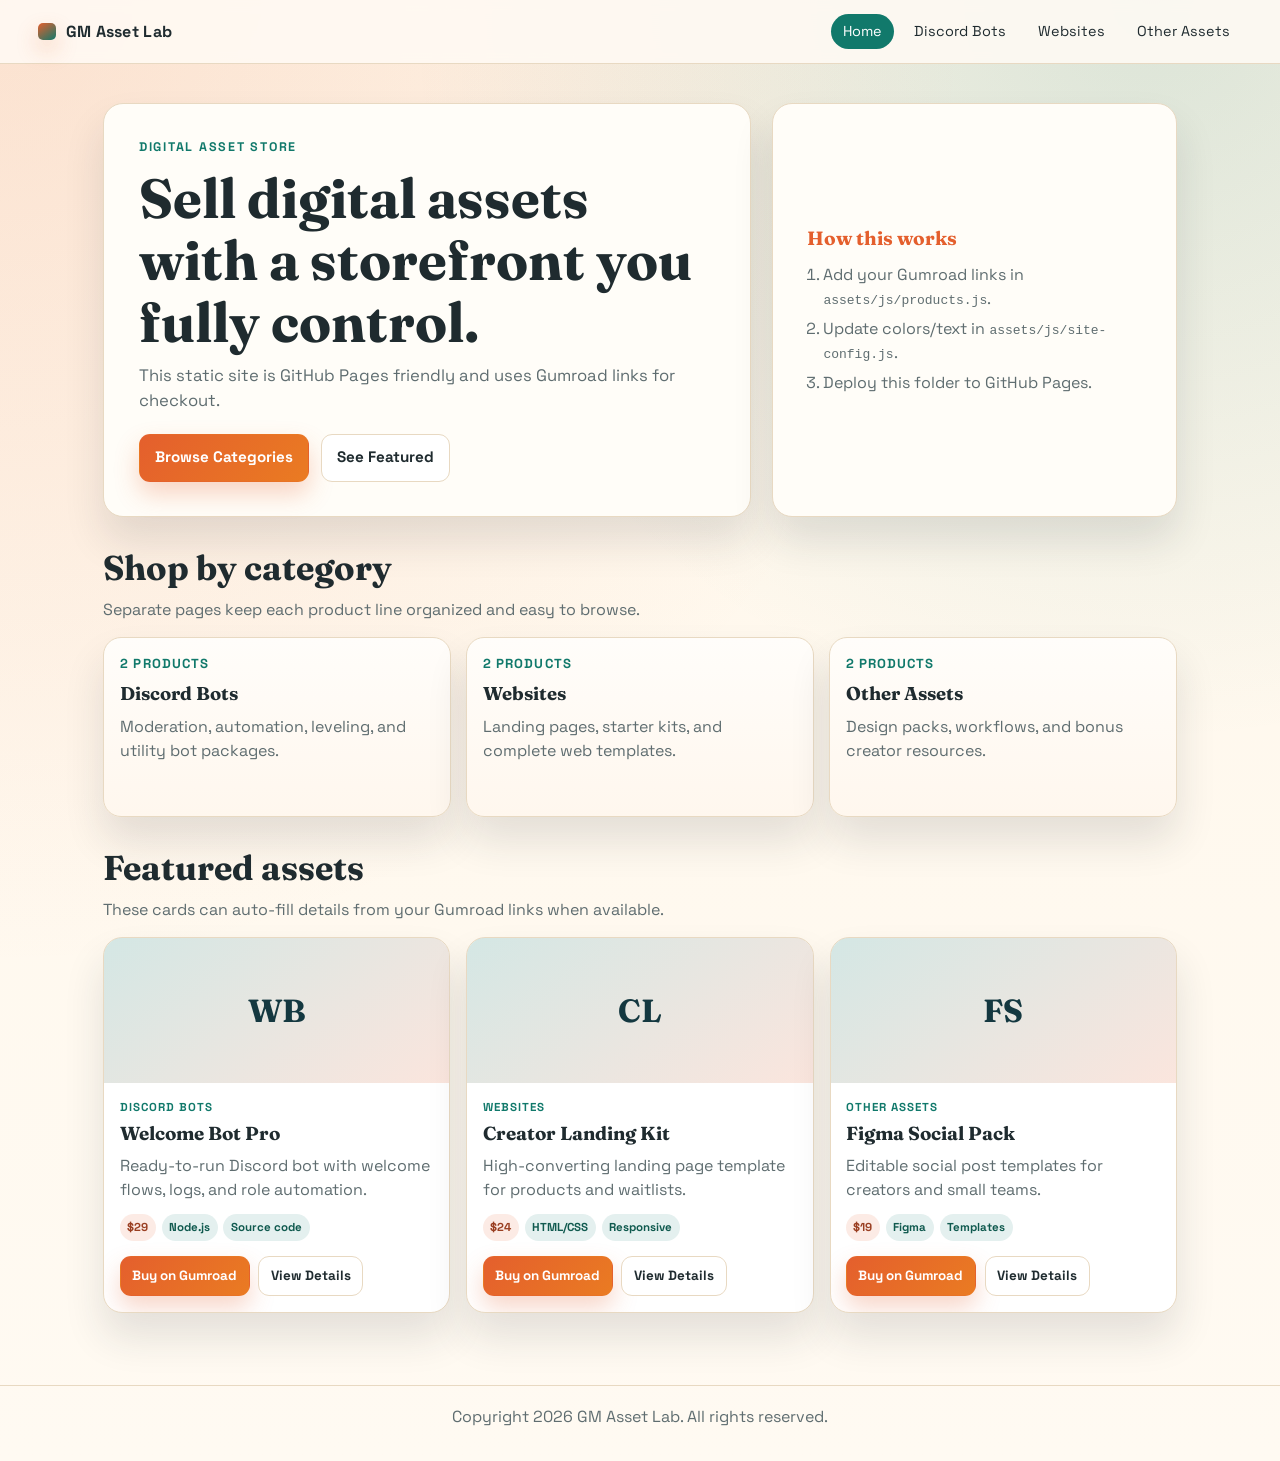
==== index.html @ cc622067 "." ====
<!doctype html>
<html lang="en">
<head>
  <meta charset="utf-8">
  <meta name="viewport" content="width=device-width, initial-scale=1">
  <title>Asset Store</title>
  <meta name="description" content="Premium digital assets powered by Gumroad checkout.">
  <link rel="preconnect" href="https://fonts.googleapis.com">
  <link rel="preconnect" href="https://fonts.gstatic.com" crossorigin>
  <link href="https://fonts.googleapis.com/css2?family=Fraunces:opsz,wght@9..144,600;9..144,800&family=Space+Grotesk:wght@400;500;700&display=swap" rel="stylesheet">
  <link rel="stylesheet" href="assets/css/styles.css">
</head>
<body data-page="home">
  <header class="site-header">
    <a class="brand" href="index.html">
      <span class="brand-mark"></span>
      <span data-site-brand>Asset Store</span>
    </a>
    <nav class="main-nav" data-nav></nav>
  </header>

  <main>
    <section class="hero">
      <div class="hero-copy">
        <p class="eyebrow">Digital Asset Store</p>
        <h1 data-hero-title>Ship faster with polished digital assets.</h1>
        <p data-hero-subtitle>Everything is sold through Gumroad checkout, but managed from one clean storefront.</p>
        <div class="hero-actions">
          <a class="button button-primary" data-hero-cta href="#categories">Browse Categories</a>
          <a class="button button-secondary" href="#featured">See Featured</a>
        </div>
      </div>
      <div class="hero-panel">
        <p class="panel-title">How this works</p>
        <ol>
          <li>Add your Gumroad links in <code>assets/js/products.js</code>.</li>
          <li>Update colors/text in <code>assets/js/site-config.js</code>.</li>
          <li>Deploy this folder to GitHub Pages.</li>
        </ol>
      </div>
    </section>

    <section class="section" id="categories">
      <div class="section-head">
        <h2>Shop by category</h2>
        <p>Separate pages keep each product line organized and easy to browse.</p>
      </div>
      <div class="category-grid" data-category-grid></div>
    </section>

    <section class="section" id="featured">
      <div class="section-head">
        <h2>Featured assets</h2>
        <p>These cards can auto-fill details from your Gumroad links when available.</p>
      </div>
      <div class="product-grid" data-featured-grid></div>
    </section>
  </main>

  <footer class="site-footer">
    <p data-footer-text>Built for creators.</p>
  </footer>

  <script src="https://gumroad.com/js/gumroad.js"></script>
  <script src="assets/js/site-config.js"></script>
  <script src="assets/js/products.js"></script>
  <script src="assets/js/render.js"></script>
</body>
</html>
---- assets/css/styles.css ----
:root {
  --bg: #fff7ea;
  --bg-strong: #f5e6d2;
  --panel: #fffdf8;
  --ink: #1f2b2f;
  --muted: #5f6d70;
  --accent: #e45f2d;
  --accent-ink: #ffffff;
  --accent-alt: #11796b;
  --line: #e8d9c2;
  --shadow: 0 24px 40px rgba(31, 43, 47, 0.12);
}

*,
*::before,
*::after {
  box-sizing: border-box;
}

html,
body {
  margin: 0;
  padding: 0;
}

body {
  color: var(--ink);
  background:
    radial-gradient(circle at 0% 0%, rgba(228, 95, 45, 0.14), transparent 50%),
    radial-gradient(circle at 90% 0%, rgba(17, 121, 107, 0.15), transparent 40%),
    linear-gradient(180deg, var(--bg) 0%, #fffaf2 100%);
  font-family: "Space Grotesk", sans-serif;
  line-height: 1.5;
  min-height: 100vh;
}

.site-header {
  align-items: center;
  backdrop-filter: blur(6px);
  background: rgba(255, 251, 245, 0.86);
  border-bottom: 1px solid var(--line);
  display: flex;
  gap: 1rem;
  justify-content: space-between;
  left: 0;
  padding: 0.9rem clamp(1rem, 3vw, 2.5rem);
  position: sticky;
  top: 0;
  z-index: 10;
}

.brand {
  align-items: center;
  color: var(--ink);
  display: inline-flex;
  font-size: 1rem;
  font-weight: 700;
  gap: 0.6rem;
  letter-spacing: 0.02em;
  text-decoration: none;
}

.brand-mark {
  aspect-ratio: 1;
  background: linear-gradient(145deg, var(--accent), var(--accent-alt));
  border-radius: 5px;
  box-shadow: 0 10px 22px rgba(228, 95, 45, 0.28);
  display: inline-block;
  width: 1.1rem;
}

.main-nav {
  display: flex;
  flex-wrap: wrap;
  gap: 0.5rem;
}

.nav-link {
  border-radius: 999px;
  color: var(--ink);
  font-size: 0.9rem;
  padding: 0.4rem 0.75rem;
  text-decoration: none;
}

.nav-link:hover {
  background: rgba(17, 121, 107, 0.11);
}

.nav-link.is-active {
  background: var(--accent-alt);
  color: #fff;
}

main {
  margin: 0 auto;
  max-width: 1150px;
  padding: 1.2rem clamp(1rem, 3vw, 2.5rem) 2.5rem;
  width: 100%;
}

.hero {
  align-items: stretch;
  display: grid;
  gap: 1.3rem;
  grid-template-columns: minmax(0, 1.6fr) minmax(0, 1fr);
  margin-top: 1.2rem;
}

.hero-copy,
.hero-panel {
  background: var(--panel);
  border: 1px solid var(--line);
  border-radius: 20px;
  box-shadow: var(--shadow);
  padding: clamp(1.2rem, 2.7vw, 2.2rem);
}

.eyebrow {
  color: var(--accent-alt);
  font-size: 0.78rem;
  font-weight: 700;
  letter-spacing: 0.14em;
  margin: 0 0 0.7rem;
  text-transform: uppercase;
}

h1,
h2,
h3 {
  font-family: "Fraunces", serif;
  line-height: 1.12;
  margin: 0 0 0.65rem;
}

h1 {
  font-size: clamp(2.05rem, 5vw, 3.45rem);
  max-width: 16ch;
}

h2 {
  font-size: clamp(1.5rem, 3vw, 2.15rem);
}

p {
  margin: 0;
}

.hero-copy p[data-hero-subtitle] {
  color: var(--muted);
  font-size: 1.04rem;
  max-width: 60ch;
}

.hero-actions {
  display: flex;
  flex-wrap: wrap;
  gap: 0.7rem;
  margin-top: 1.25rem;
}

.button {
  border: 1px solid transparent;
  border-radius: 11px;
  display: inline-block;
  font-size: 0.95rem;
  font-weight: 700;
  padding: 0.72rem 0.95rem;
  text-decoration: none;
  transition: transform 0.2s ease, box-shadow 0.2s ease, background 0.2s ease;
}

.button:hover {
  transform: translateY(-1px);
}

.button-primary {
  background: linear-gradient(130deg, var(--accent), #ea7b22);
  box-shadow: 0 12px 24px rgba(228, 95, 45, 0.26);
  color: var(--accent-ink);
}

.button-secondary {
  background: #fff;
  border-color: var(--line);
  color: var(--ink);
}

.hero-panel {
  display: flex;
  flex-direction: column;
  justify-content: center;
}

.hero-panel .panel-title {
  color: var(--accent);
  font-family: "Fraunces", serif;
  font-size: 1.2rem;
  font-weight: 700;
  margin-bottom: 0.6rem;
}

.hero-panel ol {
  color: var(--muted);
  margin: 0;
  padding-left: 1rem;
}

.hero-panel li + li {
  margin-top: 0.4rem;
}

.section {
  margin-top: 2rem;
}

.section-head {
  margin-bottom: 0.95rem;
}

.section-head p {
  color: var(--muted);
}

.category-grid {
  display: grid;
  gap: 0.95rem;
  grid-template-columns: repeat(auto-fit, minmax(210px, 1fr));
}

.category-card {
  background: linear-gradient(180deg, #fffdfa, #fff7ee);
  border: 1px solid var(--line);
  border-radius: 18px;
  box-shadow: var(--shadow);
  color: var(--ink);
  display: block;
  min-height: 180px;
  padding: 1rem;
  text-decoration: none;
}

.category-card:hover {
  border-color: #d8c2a3;
}

.category-card h3 {
  font-size: 1.16rem;
}

.category-card p {
  color: var(--muted);
  margin-top: 0.45rem;
}

.category-card .category-count {
  color: var(--accent-alt);
  display: block;
  font-size: 0.82rem;
  font-weight: 700;
  letter-spacing: 0.08em;
  margin-bottom: 0.6rem;
  text-transform: uppercase;
}

.product-grid {
  display: grid;
  gap: 1rem;
  grid-template-columns: repeat(auto-fit, minmax(250px, 1fr));
}

.product-card {
  animation: reveal 560ms ease both;
  animation-delay: var(--delay, 0ms);
  background: #fff;
  border: 1px solid var(--line);
  border-radius: 19px;
  box-shadow: var(--shadow);
  overflow: hidden;
}

.product-thumb {
  align-items: center;
  background: linear-gradient(145deg, rgba(17, 121, 107, 0.18), rgba(228, 95, 45, 0.16));
  color: #143840;
  display: flex;
  font-family: "Fraunces", serif;
  font-size: 2rem;
  font-weight: 700;
  justify-content: center;
  min-height: 145px;
  overflow: hidden;
}

.product-thumb img {
  display: block;
  height: 100%;
  object-fit: cover;
  width: 100%;
}

.product-body {
  padding: 0.95rem 0.95rem 1rem;
}

.product-kicker {
  color: var(--accent-alt);
  font-size: 0.72rem;
  font-weight: 700;
  letter-spacing: 0.09em;
  text-transform: uppercase;
}

.product-title {
  font-size: 1.18rem;
  margin-top: 0.45rem;
}

.product-description {
  color: var(--muted);
  margin-top: 0.4rem;
  min-height: 2.9em;
}

.product-meta {
  display: flex;
  flex-wrap: wrap;
  gap: 0.35rem;
  margin-top: 0.75rem;
}

.pill {
  background: rgba(17, 121, 107, 0.11);
  border-radius: 999px;
  color: #105a4f;
  display: inline-block;
  font-size: 0.72rem;
  font-weight: 700;
  padding: 0.28rem 0.48rem;
}

.pill.price {
  background: rgba(228, 95, 45, 0.12);
  color: #9a3f22;
}

.product-actions {
  display: flex;
  flex-wrap: wrap;
  gap: 0.55rem;
  margin-top: 0.95rem;
}

.product-actions .button {
  font-size: 0.84rem;
  padding: 0.56rem 0.72rem;
}

.category-hero {
  background: linear-gradient(145deg, rgba(17, 121, 107, 0.09), rgba(228, 95, 45, 0.15));
  border: 1px solid var(--line);
  border-radius: 20px;
  box-shadow: var(--shadow);
  margin-top: 1rem;
  padding: clamp(1.1rem, 3vw, 2rem);
}

.category-hero p {
  color: var(--muted);
  max-width: 60ch;
}

.site-footer {
  border-top: 1px solid var(--line);
  color: var(--muted);
  margin-top: 2rem;
  padding: 1.2rem clamp(1rem, 3vw, 2.5rem) 2rem;
  text-align: center;
}

.empty-state {
  background: rgba(255, 255, 255, 0.88);
  border: 1px dashed #d4c0a4;
  border-radius: 14px;
  color: var(--muted);
  padding: 1rem;
}

@keyframes reveal {
  from {
    opacity: 0;
    transform: translateY(8px);
  }

  to {
    opacity: 1;
    transform: translateY(0);
  }
}

@media (max-width: 920px) {
  .hero {
    grid-template-columns: 1fr;
  }
}

@media (max-width: 620px) {
  .main-nav {
    justify-content: flex-end;
  }

  .nav-link {
    font-size: 0.83rem;
    padding: 0.36rem 0.62rem;
  }

  .product-grid {
    grid-template-columns: 1fr;
  }
}
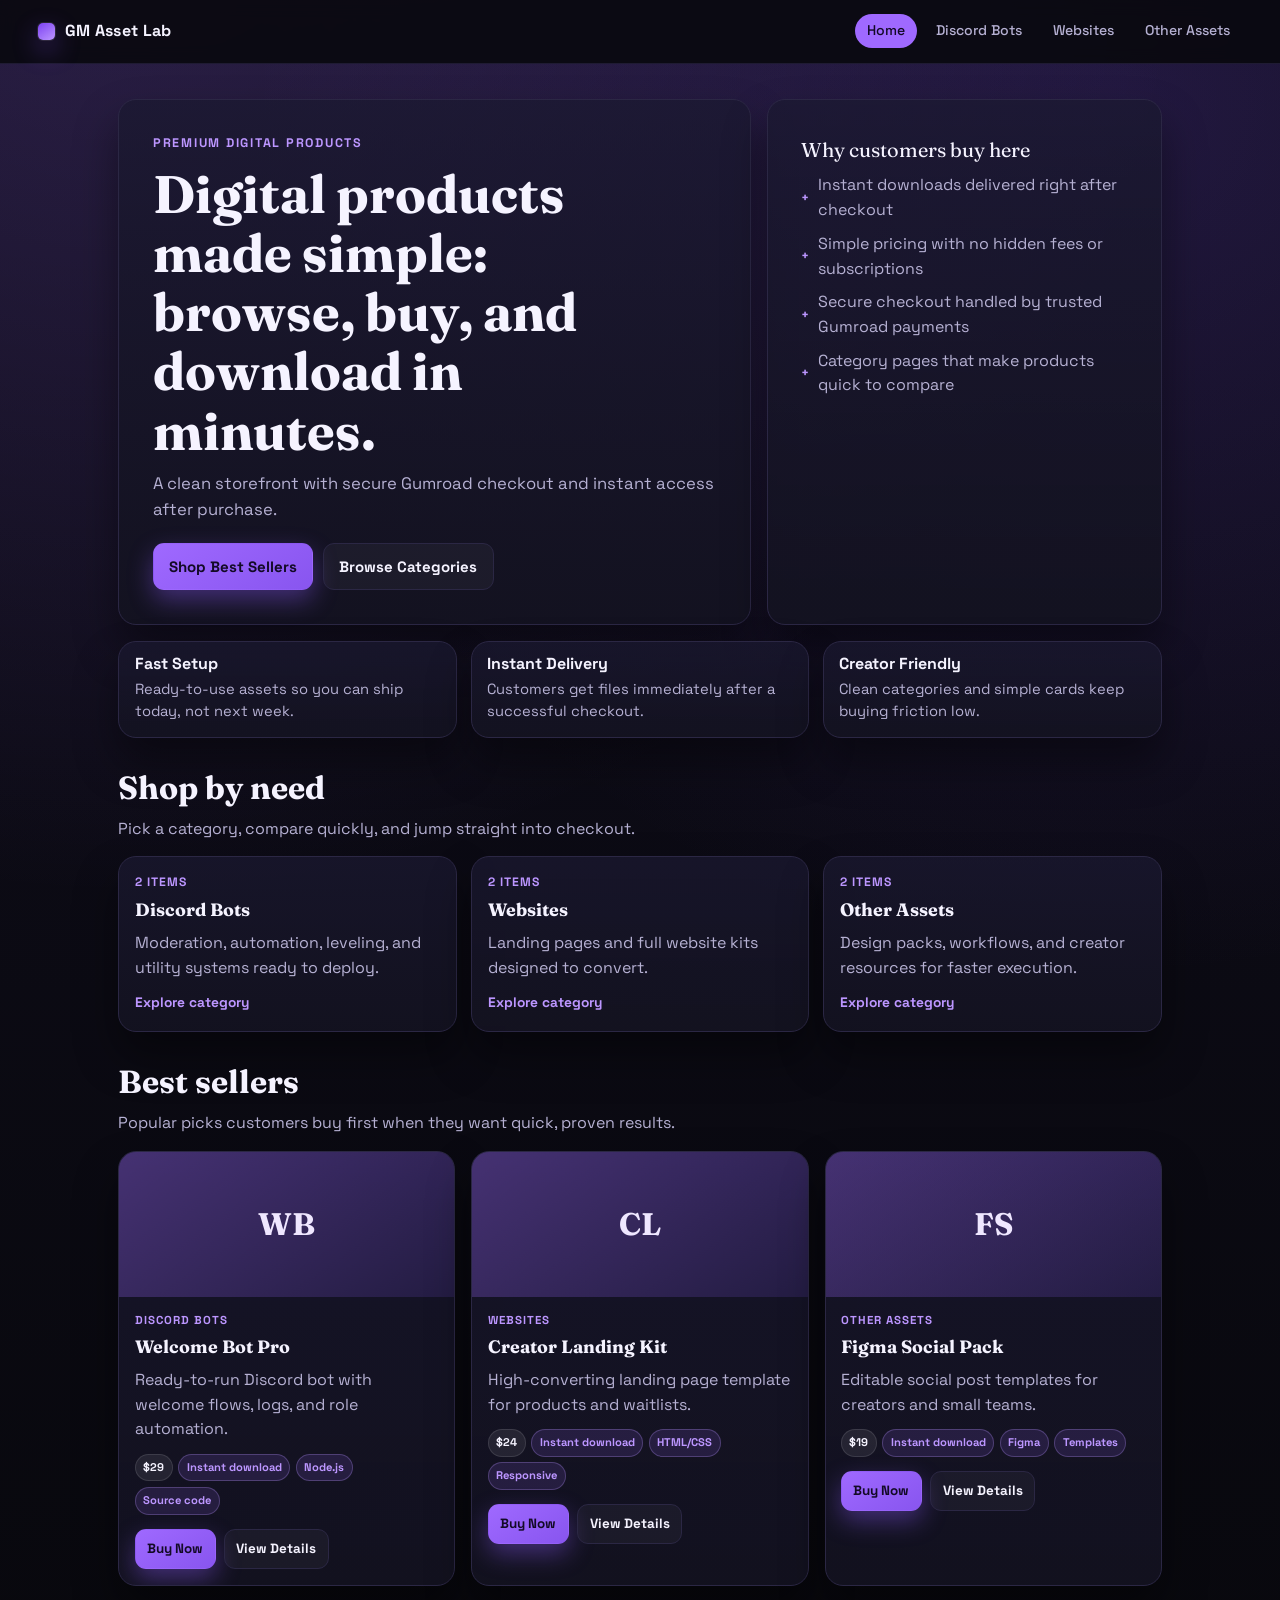
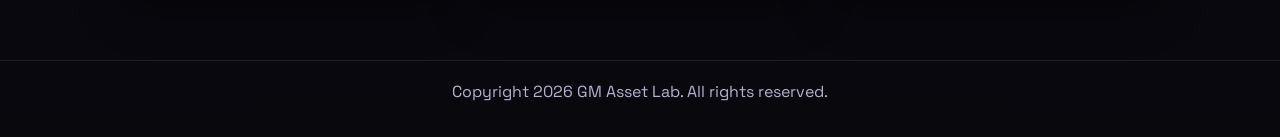
==== commit 80837b05: "." ====
--- a/index.html
+++ b/index.html
@@ -22,36 +22,52 @@
   <main>
     <section class="hero">
       <div class="hero-copy">
-        <p class="eyebrow">Digital Asset Store</p>
-        <h1 data-hero-title>Ship faster with polished digital assets.</h1>
-        <p data-hero-subtitle>Everything is sold through Gumroad checkout, but managed from one clean storefront.</p>
+        <p class="eyebrow">Premium Digital Products</p>
+        <h1 data-hero-title>Simple tools that help you launch and sell faster.</h1>
+        <p data-hero-subtitle>Get high-quality assets with secure Gumroad checkout and instant access right after purchase.</p>
         <div class="hero-actions">
-          <a class="button button-primary" data-hero-cta href="#categories">Browse Categories</a>
-          <a class="button button-secondary" href="#featured">See Featured</a>
+          <a class="button button-primary" data-hero-cta href="#featured">Shop Best Sellers</a>
+          <a class="button button-secondary" href="#categories">Browse Categories</a>
         </div>
       </div>
       <div class="hero-panel">
-        <p class="panel-title">How this works</p>
-        <ol>
-          <li>Add your Gumroad links in <code>assets/js/products.js</code>.</li>
-          <li>Update colors/text in <code>assets/js/site-config.js</code>.</li>
-          <li>Deploy this folder to GitHub Pages.</li>
-        </ol>
+        <p class="panel-title">Why customers buy here</p>
+        <ul class="trust-list">
+          <li>Instant downloads delivered right after checkout</li>
+          <li>Simple pricing with no hidden fees or subscriptions</li>
+          <li>Secure checkout handled by trusted Gumroad payments</li>
+          <li>Category pages that make products quick to compare</li>
+        </ul>
       </div>
+    </section>
+
+    <section class="proof-strip" aria-label="Store benefits">
+      <article class="proof-card">
+        <h3>Fast Setup</h3>
+        <p>Ready-to-use assets so you can ship today, not next week.</p>
+      </article>
+      <article class="proof-card">
+        <h3>Instant Delivery</h3>
+        <p>Customers get files immediately after a successful checkout.</p>
+      </article>
+      <article class="proof-card">
+        <h3>Creator Friendly</h3>
+        <p>Clean categories and simple cards keep buying friction low.</p>
+      </article>
     </section>
 
     <section class="section" id="categories">
       <div class="section-head">
-        <h2>Shop by category</h2>
-        <p>Separate pages keep each product line organized and easy to browse.</p>
+        <h2>Shop by need</h2>
+        <p>Pick a category, compare quickly, and jump straight into checkout.</p>
       </div>
       <div class="category-grid" data-category-grid></div>
     </section>
 
     <section class="section" id="featured">
       <div class="section-head">
-        <h2>Featured assets</h2>
-        <p>These cards can auto-fill details from your Gumroad links when available.</p>
+        <h2>Best sellers</h2>
+        <p>Popular picks customers buy first when they want quick, proven results.</p>
       </div>
       <div class="product-grid" data-featured-grid></div>
     </section>
--- a/assets/css/styles.css
+++ b/assets/css/styles.css
@@ -1,14 +1,15 @@
 :root {
-  --bg: #fff7ea;
-  --bg-strong: #f5e6d2;
-  --panel: #fffdf8;
-  --ink: #1f2b2f;
-  --muted: #5f6d70;
-  --accent: #e45f2d;
-  --accent-ink: #ffffff;
-  --accent-alt: #11796b;
-  --line: #e8d9c2;
-  --shadow: 0 24px 40px rgba(31, 43, 47, 0.12);
+  --bg: #08080d;
+  --bg-accent: #0f0d1b;
+  --panel: #131220;
+  --panel-strong: #1a1830;
+  --ink: #f5f3ff;
+  --muted: #b6b1d3;
+  --accent: #9f69ff;
+  --accent-strong: #bc96ff;
+  --line: #2b2744;
+  --line-soft: #1f1b33;
+  --shadow: 0 24px 44px rgba(0, 0, 0, 0.4);
 }
 
 *,
@@ -24,29 +25,29 @@
 }
 
 body {
-  color: var(--ink);
   background:
-    radial-gradient(circle at 0% 0%, rgba(228, 95, 45, 0.14), transparent 50%),
-    radial-gradient(circle at 90% 0%, rgba(17, 121, 107, 0.15), transparent 40%),
-    linear-gradient(180deg, var(--bg) 0%, #fffaf2 100%);
+    radial-gradient(circle at 10% -10%, rgba(159, 105, 255, 0.22), transparent 48%),
+    radial-gradient(circle at 88% 6%, rgba(122, 75, 232, 0.18), transparent 44%),
+    linear-gradient(180deg, var(--bg-accent) 0%, var(--bg) 100%);
+  color: var(--ink);
   font-family: "Space Grotesk", sans-serif;
-  line-height: 1.5;
+  line-height: 1.55;
   min-height: 100vh;
 }
 
 .site-header {
   align-items: center;
-  backdrop-filter: blur(6px);
-  background: rgba(255, 251, 245, 0.86);
-  border-bottom: 1px solid var(--line);
-  display: flex;
-  gap: 1rem;
+  backdrop-filter: blur(8px);
+  background: rgba(8, 8, 13, 0.88);
+  border-bottom: 1px solid var(--line-soft);
+  display: flex;
+  gap: 0.9rem;
   justify-content: space-between;
   left: 0;
   padding: 0.9rem clamp(1rem, 3vw, 2.5rem);
   position: sticky;
   top: 0;
-  z-index: 10;
+  z-index: 12;
 }
 
 .brand {
@@ -62,62 +63,73 @@
 
 .brand-mark {
   aspect-ratio: 1;
-  background: linear-gradient(145deg, var(--accent), var(--accent-alt));
+  background: linear-gradient(145deg, #7d42f2, var(--accent-strong));
   border-radius: 5px;
-  box-shadow: 0 10px 22px rgba(228, 95, 45, 0.28);
+  box-shadow: 0 0 0 1px rgba(255, 255, 255, 0.1), 0 10px 26px rgba(127, 74, 244, 0.48);
   display: inline-block;
-  width: 1.1rem;
+  width: 1.05rem;
 }
 
 .main-nav {
   display: flex;
   flex-wrap: wrap;
-  gap: 0.5rem;
+  gap: 0.45rem;
 }
 
 .nav-link {
   border-radius: 999px;
-  color: var(--ink);
-  font-size: 0.9rem;
-  padding: 0.4rem 0.75rem;
+  color: var(--muted);
+  font-size: 0.88rem;
+  font-weight: 500;
+  padding: 0.38rem 0.74rem;
   text-decoration: none;
+  transition: background 0.2s ease, color 0.2s ease;
 }
 
 .nav-link:hover {
-  background: rgba(17, 121, 107, 0.11);
+  background: rgba(159, 105, 255, 0.14);
+  color: var(--ink);
 }
 
 .nav-link.is-active {
-  background: var(--accent-alt);
-  color: #fff;
+  background: var(--accent);
+  color: #120925;
 }
 
 main {
   margin: 0 auto;
-  max-width: 1150px;
-  padding: 1.2rem clamp(1rem, 3vw, 2.5rem) 2.5rem;
+  max-width: 1120px;
+  padding: 1.2rem clamp(1rem, 3vw, 2.5rem) 2.6rem;
   width: 100%;
 }
 
 .hero {
   align-items: stretch;
   display: grid;
-  gap: 1.3rem;
+  gap: 1rem;
   grid-template-columns: minmax(0, 1.6fr) minmax(0, 1fr);
-  margin-top: 1.2rem;
+  margin-top: 1rem;
+}
+
+.hero-copy,
+.hero-panel,
+.category-card,
+.product-card,
+.category-hero,
+.proof-card {
+  background: linear-gradient(180deg, rgba(26, 24, 48, 0.75), rgba(19, 18, 32, 0.95));
+  border: 1px solid var(--line);
+  border-radius: 18px;
+  box-shadow: var(--shadow);
 }
 
 .hero-copy,
 .hero-panel {
-  background: var(--panel);
-  border: 1px solid var(--line);
-  border-radius: 20px;
-  box-shadow: var(--shadow);
-  padding: clamp(1.2rem, 2.7vw, 2.2rem);
+  padding: clamp(1.2rem, 2.7vw, 2.1rem);
 }
 
 .eyebrow {
-  color: var(--accent-alt);
+  color: var(--accent-strong);
   font-size: 0.78rem;
   font-weight: 700;
   letter-spacing: 0.14em;
@@ -130,16 +142,16 @@
 h3 {
   font-family: "Fraunces", serif;
   line-height: 1.12;
-  margin: 0 0 0.65rem;
+  margin: 0 0 0.7rem;
 }
 
 h1 {
-  font-size: clamp(2.05rem, 5vw, 3.45rem);
-  max-width: 16ch;
+  font-size: clamp(2.1rem, 5vw, 3.3rem);
+  max-width: 14ch;
 }
 
 h2 {
-  font-size: clamp(1.5rem, 3vw, 2.15rem);
+  font-size: clamp(1.45rem, 3vw, 2rem);
 }
 
 p {
@@ -149,25 +161,27 @@
 .hero-copy p[data-hero-subtitle] {
   color: var(--muted);
   font-size: 1.04rem;
-  max-width: 60ch;
+  max-width: 58ch;
 }
 
 .hero-actions {
   display: flex;
   flex-wrap: wrap;
-  gap: 0.7rem;
-  margin-top: 1.25rem;
+  gap: 0.65rem;
+  margin-top: 1.3rem;
 }
 
 .button {
   border: 1px solid transparent;
   border-radius: 11px;
-  display: inline-block;
-  font-size: 0.95rem;
-  font-weight: 700;
-  padding: 0.72rem 0.95rem;
+  display: inline-flex;
+  font-size: 0.94rem;
+  font-weight: 700;
+  justify-content: center;
+  min-width: 120px;
+  padding: 0.67rem 0.94rem;
   text-decoration: none;
-  transition: transform 0.2s ease, box-shadow 0.2s ease, background 0.2s ease;
+  transition: transform 0.2s ease, box-shadow 0.2s ease, background 0.2s ease, border-color 0.2s ease;
 }
 
 .button:hover {
@@ -175,39 +189,66 @@
 }
 
 .button-primary {
-  background: linear-gradient(130deg, var(--accent), #ea7b22);
-  box-shadow: 0 12px 24px rgba(228, 95, 45, 0.26);
-  color: var(--accent-ink);
+  background: linear-gradient(145deg, var(--accent), #8855ef);
+  box-shadow: 0 10px 24px rgba(143, 91, 255, 0.38);
+  color: #130a26;
 }
 
 .button-secondary {
-  background: #fff;
+  background: rgba(255, 255, 255, 0.04);
   border-color: var(--line);
   color: var(--ink);
 }
 
-.hero-panel {
-  display: flex;
-  flex-direction: column;
-  justify-content: center;
-}
-
 .hero-panel .panel-title {
-  color: var(--accent);
+  color: var(--ink);
   font-family: "Fraunces", serif;
-  font-size: 1.2rem;
-  font-weight: 700;
-  margin-bottom: 0.6rem;
-}
-
-.hero-panel ol {
-  color: var(--muted);
+  font-size: 1.25rem;
+  margin-bottom: 0.55rem;
+}
+
+.trust-list {
+  display: grid;
+  gap: 0.55rem;
   margin: 0;
-  padding-left: 1rem;
-}
-
-.hero-panel li + li {
-  margin-top: 0.4rem;
+  padding: 0;
+}
+
+.trust-list li {
+  align-items: center;
+  color: var(--muted);
+  display: flex;
+  gap: 0.55rem;
+  list-style: none;
+}
+
+.trust-list li::before {
+  color: var(--accent-strong);
+  content: "+";
+  font-size: 0.82rem;
+  font-weight: 700;
+}
+
+.proof-strip {
+  display: grid;
+  gap: 0.85rem;
+  grid-template-columns: repeat(auto-fit, minmax(180px, 1fr));
+  margin-top: 1rem;
+}
+
+.proof-card {
+  padding: 0.85rem 0.95rem;
+}
+
+.proof-card h3 {
+  font-family: "Space Grotesk", sans-serif;
+  font-size: 1rem;
+  margin-bottom: 0.28rem;
+}
+
+.proof-card p {
+  color: var(--muted);
+  font-size: 0.92rem;
 }
 
 .section {
@@ -215,77 +256,80 @@
 }
 
 .section-head {
-  margin-bottom: 0.95rem;
+  margin-bottom: 0.92rem;
 }
 
 .section-head p {
   color: var(--muted);
+  max-width: 64ch;
 }
 
 .category-grid {
   display: grid;
-  gap: 0.95rem;
+  gap: 0.9rem;
   grid-template-columns: repeat(auto-fit, minmax(210px, 1fr));
 }
 
 .category-card {
-  background: linear-gradient(180deg, #fffdfa, #fff7ee);
-  border: 1px solid var(--line);
-  border-radius: 18px;
-  box-shadow: var(--shadow);
   color: var(--ink);
   display: block;
-  min-height: 180px;
+  min-height: 168px;
   padding: 1rem;
   text-decoration: none;
+  transition: border-color 0.2s ease, transform 0.2s ease;
 }
 
 .category-card:hover {
-  border-color: #d8c2a3;
+  border-color: rgba(188, 150, 255, 0.7);
+  transform: translateY(-2px);
 }
 
 .category-card h3 {
-  font-size: 1.16rem;
+  font-size: 1.12rem;
 }
 
 .category-card p {
   color: var(--muted);
-  margin-top: 0.45rem;
+  margin-top: 0.42rem;
 }
 
 .category-card .category-count {
-  color: var(--accent-alt);
+  color: var(--accent-strong);
   display: block;
-  font-size: 0.82rem;
+  font-size: 0.76rem;
   font-weight: 700;
   letter-spacing: 0.08em;
-  margin-bottom: 0.6rem;
+  margin-bottom: 0.5rem;
   text-transform: uppercase;
+}
+
+.category-card .category-link {
+  color: var(--accent-strong);
+  display: inline-block;
+  font-size: 0.86rem;
+  font-weight: 700;
+  margin-top: 0.72rem;
 }
 
 .product-grid {
   display: grid;
   gap: 1rem;
-  grid-template-columns: repeat(auto-fit, minmax(250px, 1fr));
+  grid-template-columns: repeat(auto-fit, minmax(248px, 1fr));
 }
 
 .product-card {
   animation: reveal 560ms ease both;
   animation-delay: var(--delay, 0ms);
-  background: #fff;
-  border: 1px solid var(--line);
-  border-radius: 19px;
-  box-shadow: var(--shadow);
   overflow: hidden;
 }
 
 .product-thumb {
   align-items: center;
-  background: linear-gradient(145deg, rgba(17, 121, 107, 0.18), rgba(228, 95, 45, 0.16));
-  color: #143840;
+  background: linear-gradient(145deg, rgba(159, 105, 255, 0.35), rgba(96, 64, 186, 0.2));
+  color: #efe7ff;
   display: flex;
   font-family: "Fraunces", serif;
-  font-size: 2rem;
+  font-size: 1.95rem;
   font-weight: 700;
   justify-content: center;
   min-height: 145px;
@@ -304,7 +348,7 @@
 }
 
 .product-kicker {
-  color: var(--accent-alt);
+  color: var(--accent-strong);
   font-size: 0.72rem;
   font-weight: 700;
   letter-spacing: 0.09em;
@@ -312,55 +356,54 @@
 }
 
 .product-title {
-  font-size: 1.18rem;
-  margin-top: 0.45rem;
+  font-size: 1.12rem;
+  margin-top: 0.42rem;
 }
 
 .product-description {
   color: var(--muted);
-  margin-top: 0.4rem;
+  margin-top: 0.38rem;
   min-height: 2.9em;
 }
 
 .product-meta {
   display: flex;
   flex-wrap: wrap;
-  gap: 0.35rem;
-  margin-top: 0.75rem;
+  gap: 0.34rem;
+  margin-top: 0.72rem;
 }
 
 .pill {
-  background: rgba(17, 121, 107, 0.11);
+  background: rgba(159, 105, 255, 0.14);
+  border: 1px solid rgba(188, 150, 255, 0.28);
   border-radius: 999px;
-  color: #105a4f;
+  color: var(--accent-strong);
   display: inline-block;
-  font-size: 0.72rem;
-  font-weight: 700;
-  padding: 0.28rem 0.48rem;
+  font-size: 0.7rem;
+  font-weight: 700;
+  padding: 0.26rem 0.47rem;
 }
 
 .pill.price {
-  background: rgba(228, 95, 45, 0.12);
-  color: #9a3f22;
+  background: rgba(255, 255, 255, 0.08);
+  border-color: rgba(255, 255, 255, 0.11);
+  color: var(--ink);
 }
 
 .product-actions {
   display: flex;
   flex-wrap: wrap;
-  gap: 0.55rem;
-  margin-top: 0.95rem;
+  gap: 0.52rem;
+  margin-top: 0.9rem;
 }
 
 .product-actions .button {
   font-size: 0.84rem;
-  padding: 0.56rem 0.72rem;
+  min-width: 0;
+  padding: 0.54rem 0.72rem;
 }
 
 .category-hero {
-  background: linear-gradient(145deg, rgba(17, 121, 107, 0.09), rgba(228, 95, 45, 0.15));
-  border: 1px solid var(--line);
-  border-radius: 20px;
-  box-shadow: var(--shadow);
   margin-top: 1rem;
   padding: clamp(1.1rem, 3vw, 2rem);
 }
@@ -371,7 +414,7 @@
 }
 
 .site-footer {
-  border-top: 1px solid var(--line);
+  border-top: 1px solid var(--line-soft);
   color: var(--muted);
   margin-top: 2rem;
   padding: 1.2rem clamp(1rem, 3vw, 2.5rem) 2rem;
@@ -379,8 +422,8 @@
 }
 
 .empty-state {
-  background: rgba(255, 255, 255, 0.88);
-  border: 1px dashed #d4c0a4;
+  background: rgba(26, 24, 48, 0.45);
+  border: 1px dashed rgba(188, 150, 255, 0.38);
   border-radius: 14px;
   color: var(--muted);
   padding: 1rem;
@@ -411,9 +454,10 @@
 
   .nav-link {
     font-size: 0.83rem;
-    padding: 0.36rem 0.62rem;
-  }
-
+    padding: 0.35rem 0.6rem;
+  }
+
+  .proof-strip,
   .product-grid {
     grid-template-columns: 1fr;
   }
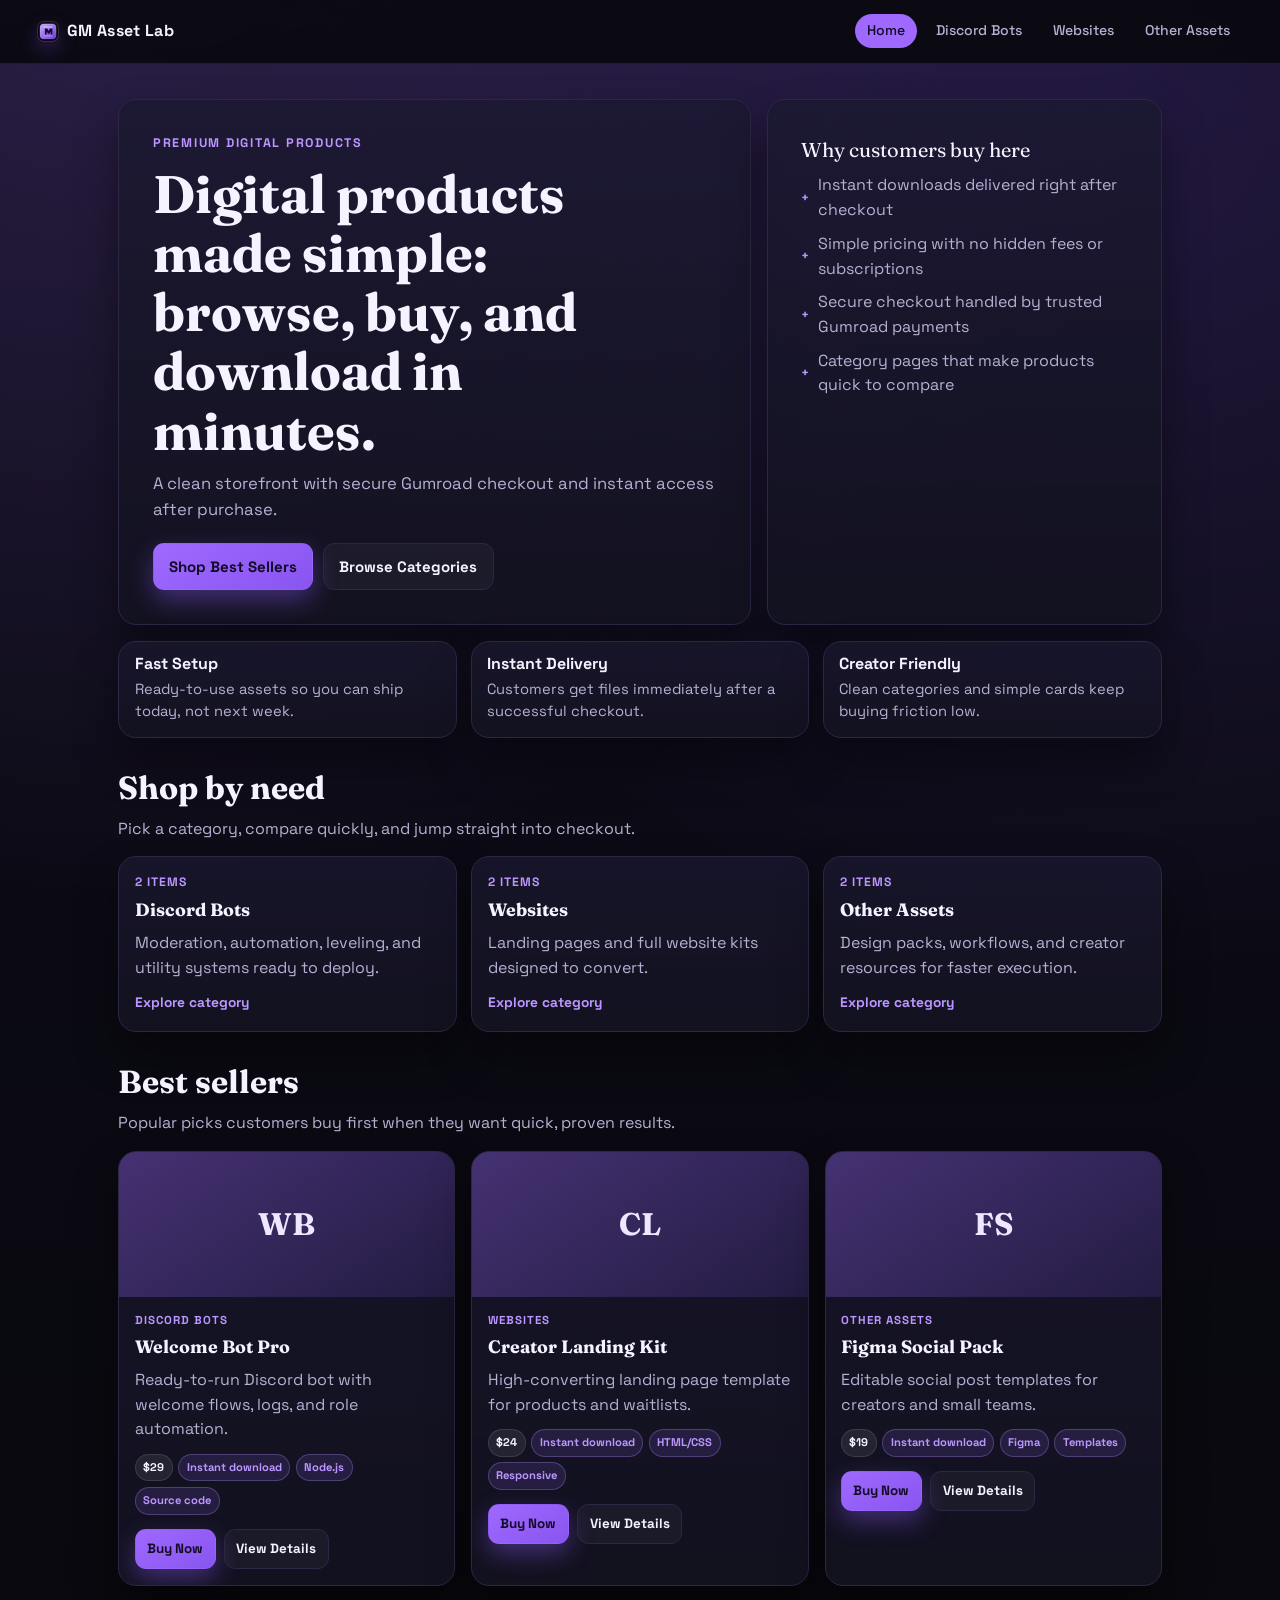
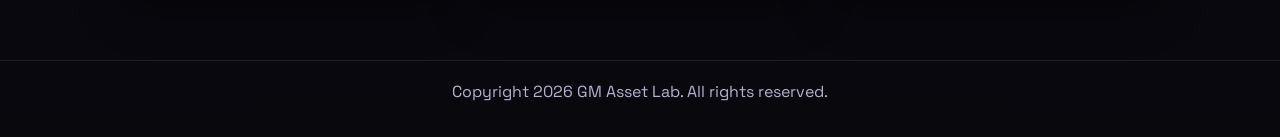
==== commit 322bb9d6: "." ====
--- a/index.html
+++ b/index.html
@@ -5,6 +5,7 @@
   <meta name="viewport" content="width=device-width, initial-scale=1">
   <title>Asset Store</title>
   <meta name="description" content="Premium digital assets powered by Gumroad checkout.">
+  <link rel="icon" type="image/svg+xml" href="assets/img/brand-icon.svg">
   <link rel="preconnect" href="https://fonts.googleapis.com">
   <link rel="preconnect" href="https://fonts.gstatic.com" crossorigin>
   <link href="https://fonts.googleapis.com/css2?family=Fraunces:opsz,wght@9..144,600;9..144,800&family=Space+Grotesk:wght@400;500;700&display=swap" rel="stylesheet">
@@ -13,7 +14,7 @@
 <body data-page="home">
   <header class="site-header">
     <a class="brand" href="index.html">
-      <span class="brand-mark"></span>
+      <img class="brand-icon" src="assets/img/brand-icon.svg" alt="" width="22" height="22">
       <span data-site-brand>Asset Store</span>
     </a>
     <nav class="main-nav" data-nav></nav>
--- a/assets/css/styles.css
+++ b/assets/css/styles.css
@@ -61,13 +61,12 @@
   text-decoration: none;
 }
 
-.brand-mark {
-  aspect-ratio: 1;
-  background: linear-gradient(145deg, #7d42f2, var(--accent-strong));
-  border-radius: 5px;
-  box-shadow: 0 0 0 1px rgba(255, 255, 255, 0.1), 0 10px 26px rgba(127, 74, 244, 0.48);
-  display: inline-block;
-  width: 1.05rem;
+.brand-icon {
+  border-radius: 6px;
+  box-shadow: 0 0 0 1px rgba(255, 255, 255, 0.12), 0 8px 20px rgba(127, 74, 244, 0.35);
+  display: block;
+  height: 1.2rem;
+  width: 1.2rem;
 }
 
 .main-nav {
